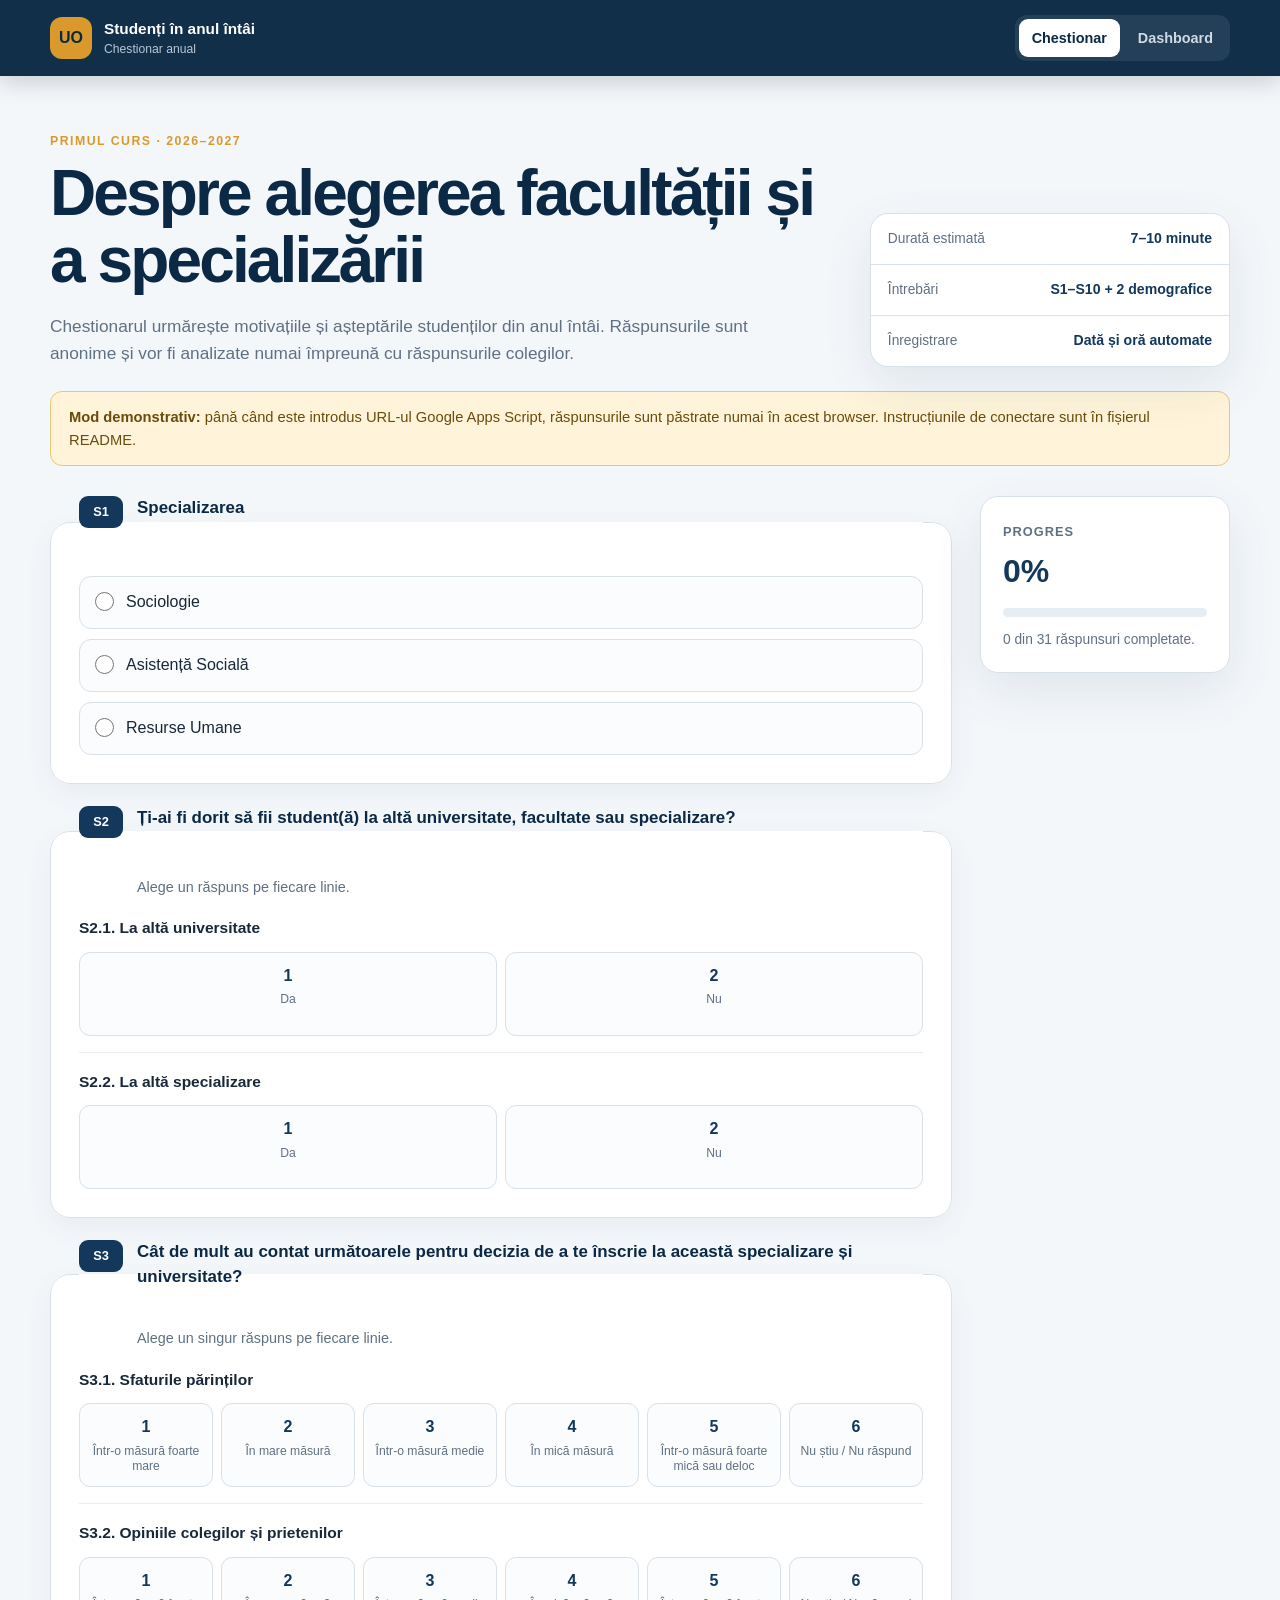
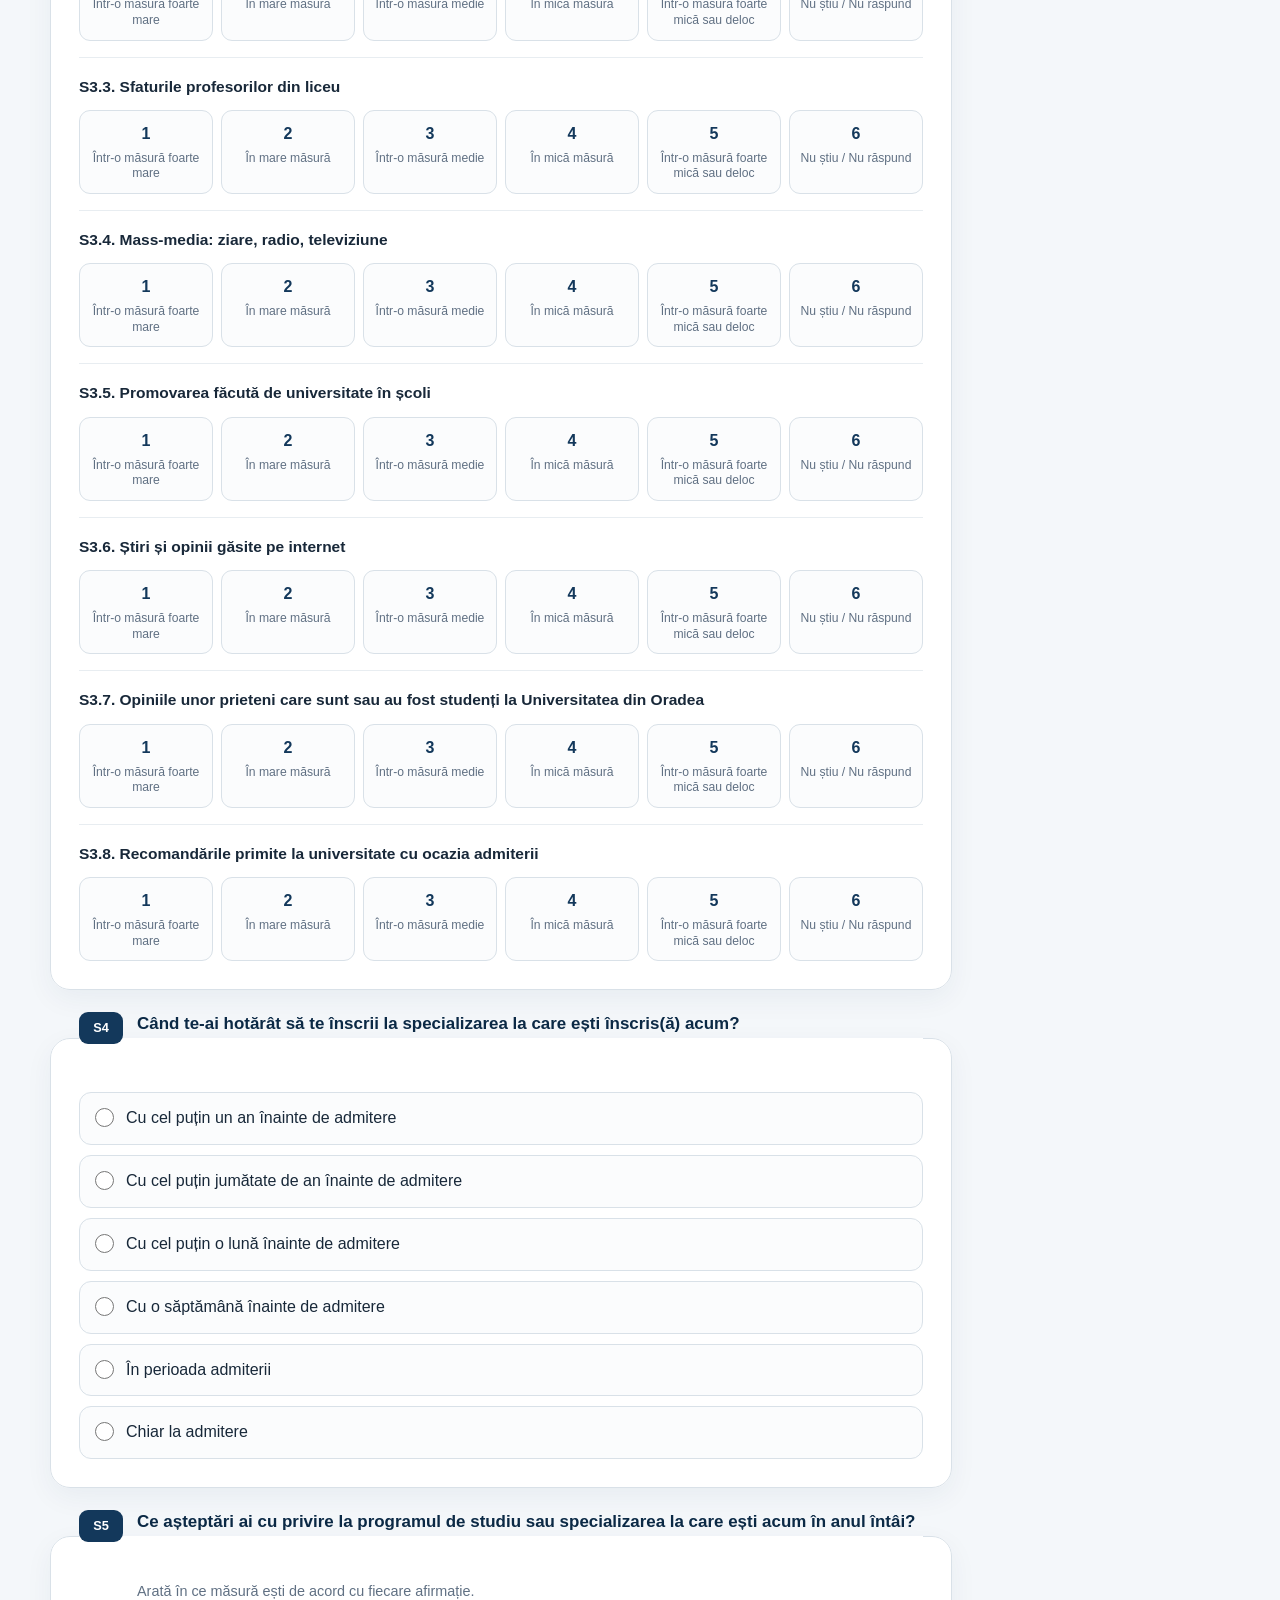
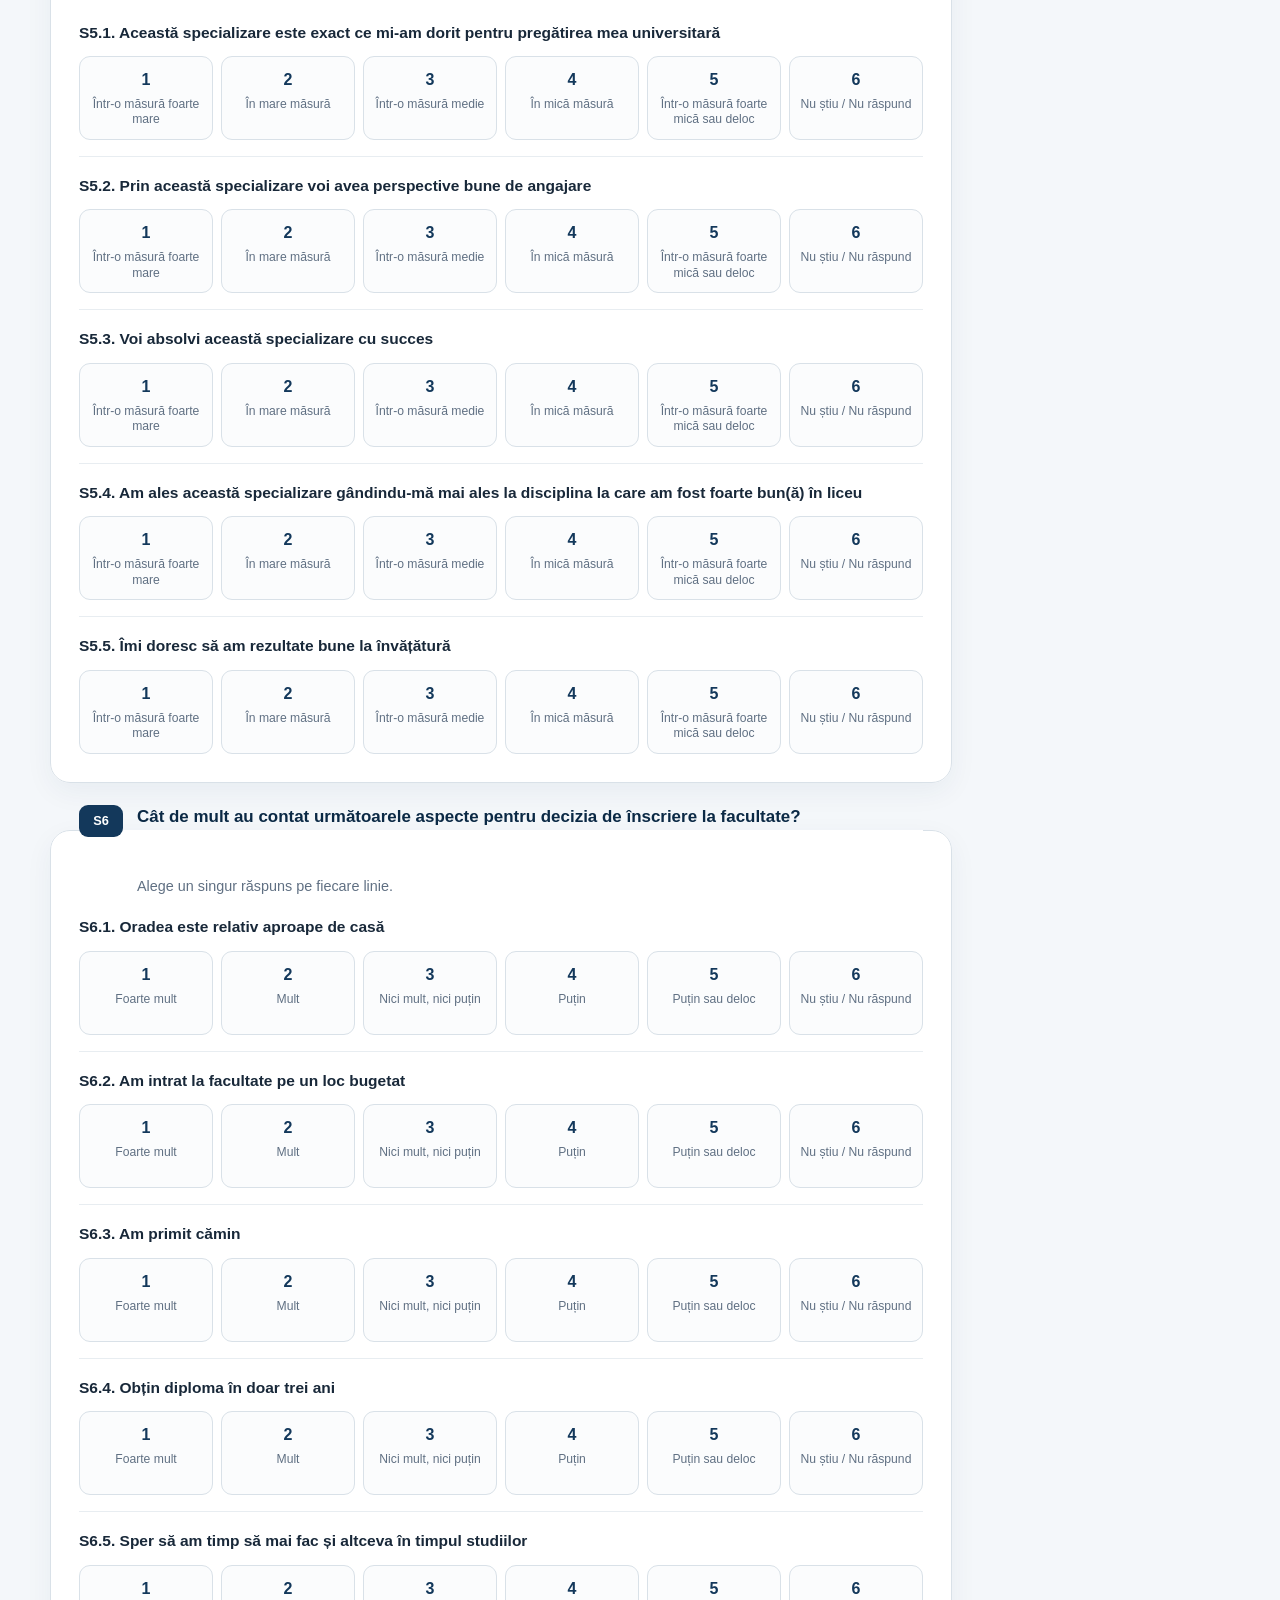
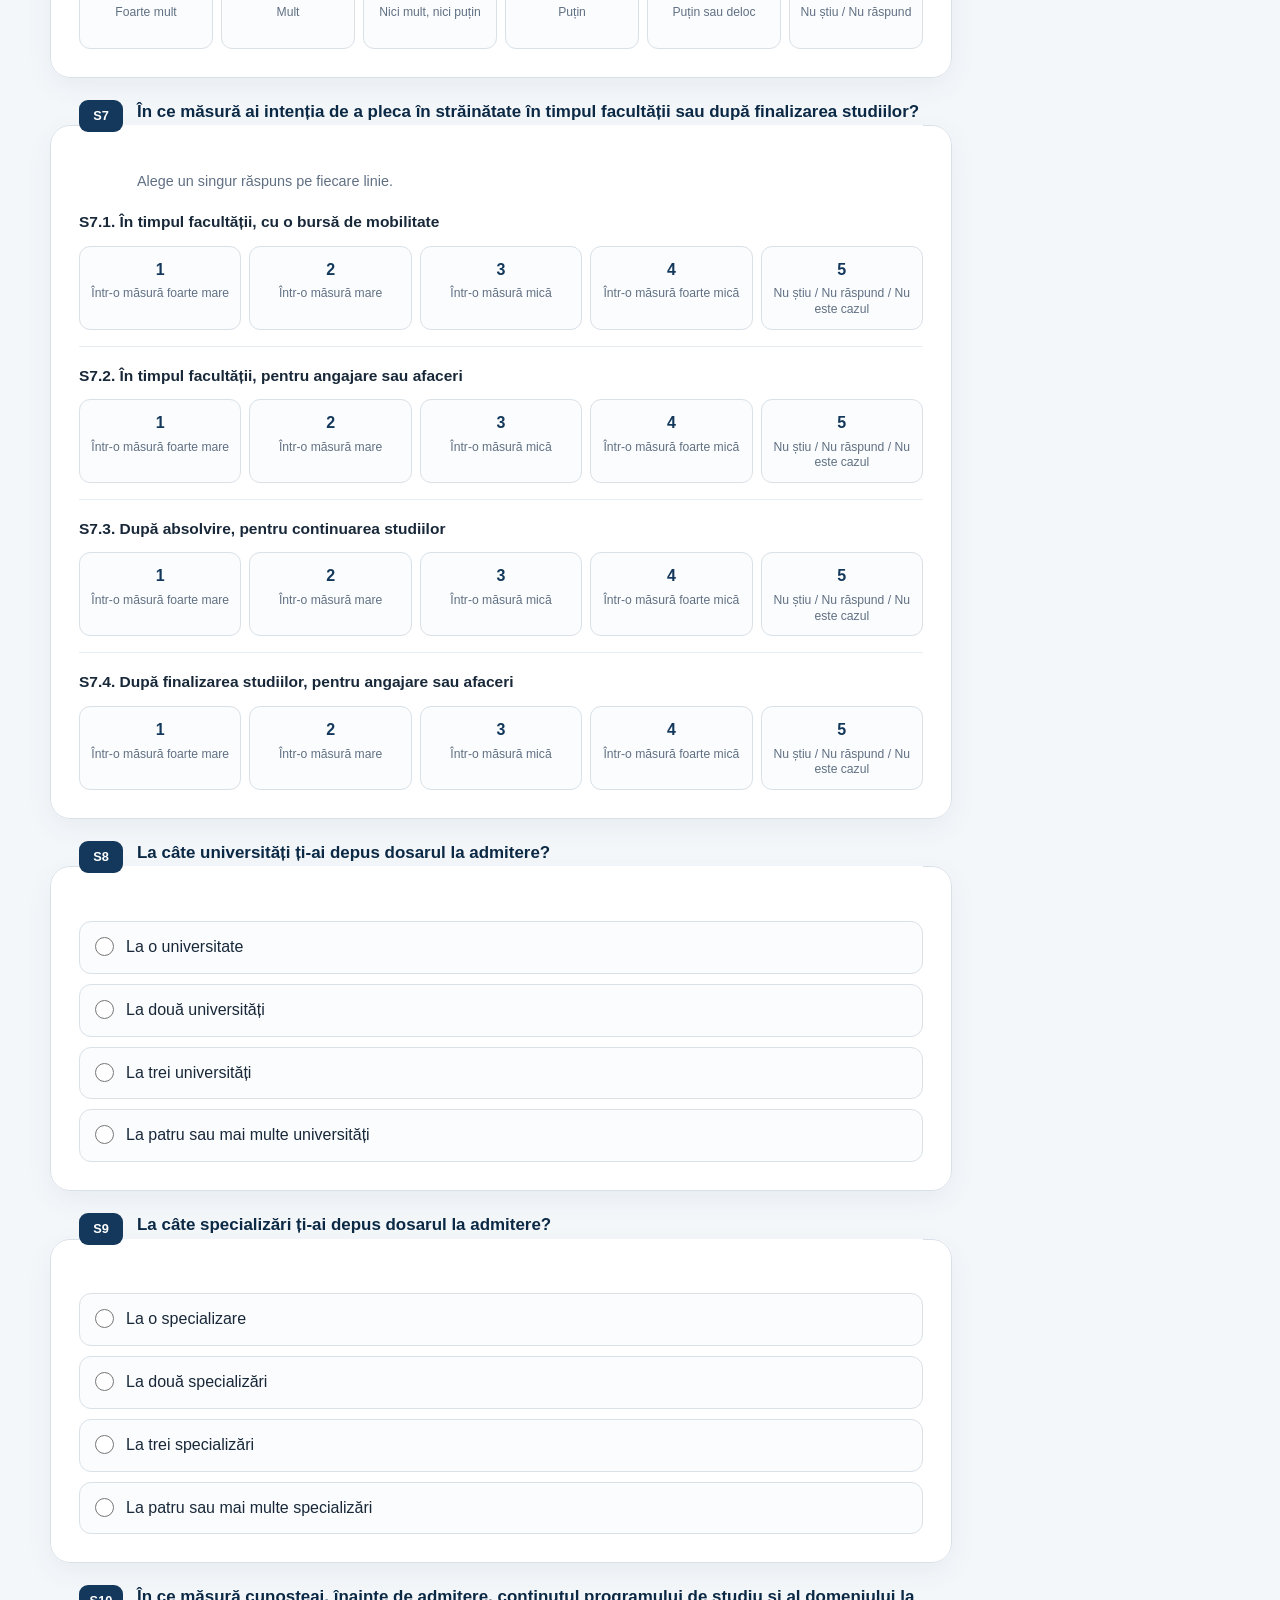
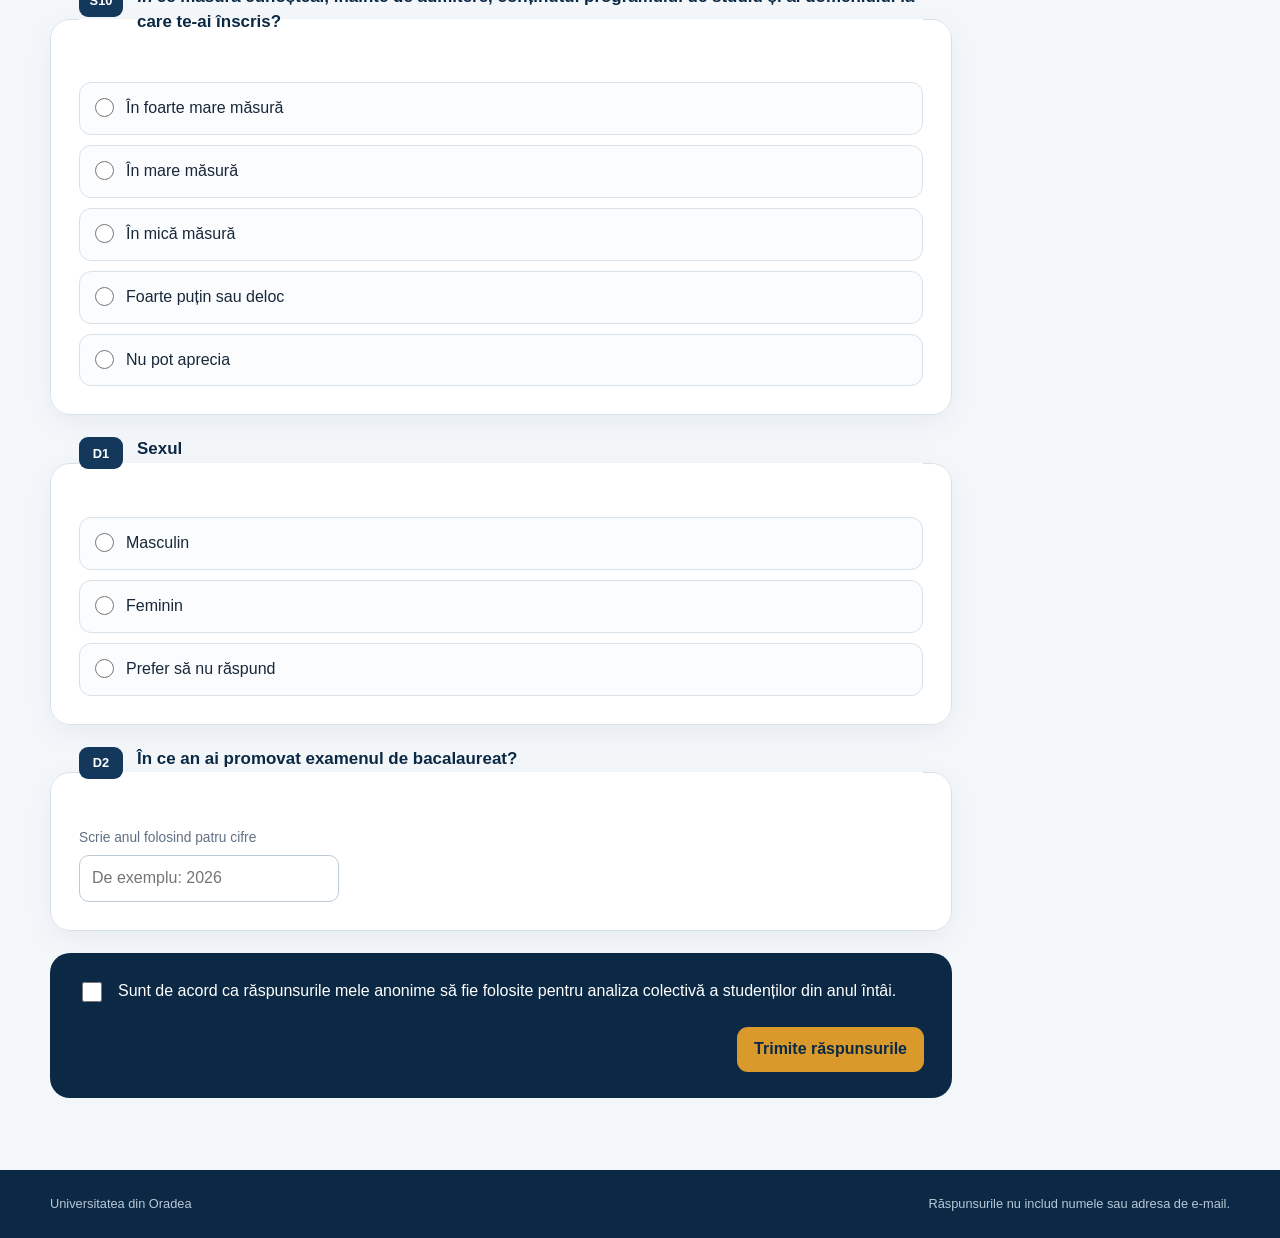
==== chestionar-anul-1/index.html @ 5acfda28 "Publică chestionarul online pentru anul I" ====
<!doctype html>
<html lang="ro">
<head>
  <meta charset="utf-8">
  <meta name="viewport" content="width=device-width, initial-scale=1">
  <meta name="description" content="Chestionar anual pentru studenții din anul întâi și dashboard cu distribuția răspunsurilor.">
  <title>Chestionar pentru studenții din anul întâi</title>
  <link rel="icon" type="image/svg+xml" href="data:image/svg+xml,%3Csvg xmlns='http://www.w3.org/2000/svg' viewBox='0 0 64 64'%3E%3Crect width='64' height='64' rx='14' fill='%2313385b'/%3E%3Cpath d='M17 18h30v7H17zm0 13h20v7H17zm0 13h25v7H17z' fill='%23fff'/%3E%3Ccircle cx='47' cy='35' r='8' fill='%23e6ad42'/%3E%3C/svg%3E">
  <link rel="stylesheet" href="styles.css">
</head>
<body>
  <header class="site-header">
    <a class="brand" href="#chestionar" aria-label="Pagina chestionarului">
      <span class="brand-mark" aria-hidden="true">UO</span>
      <span><strong>Studenți în anul întâi</strong><small>Chestionar anual</small></span>
    </a>
    <nav class="view-tabs" aria-label="Secțiunile aplicației">
      <a href="#chestionar" data-view-link="survey">Chestionar</a>
      <a href="#dashboard" data-view-link="dashboard">Dashboard</a>
    </nav>
  </header>

  <main>
    <section id="surveyView" class="view" aria-labelledby="surveyTitle">
      <div class="intro-grid">
        <div>
          <p class="eyebrow">Primul curs · <span data-cohort-label></span></p>
          <h1 id="surveyTitle">Despre alegerea facultății și a specializării</h1>
          <p class="lead">Chestionarul urmărește motivațiile și așteptările studenților din anul întâi. Răspunsurile sunt anonime și vor fi analizate numai împreună cu răspunsurile colegilor.</p>
        </div>
        <div class="intro-meta">
          <div><span>Durată estimată</span><strong>7–10 minute</strong></div>
          <div><span>Întrebări</span><strong>S1–S10 + 2 demografice</strong></div>
          <div><span>Înregistrare</span><strong>Dată și oră automate</strong></div>
        </div>
      </div>

      <div id="storageNotice" class="notice" hidden></div>

      <div id="surveyPanel" class="survey-layout">
        <form id="surveyForm" class="survey-form" novalidate>
          <div id="questions"></div>
          <div class="submit-panel">
            <label class="consent">
              <input type="checkbox" name="consent" required>
              <span>Sunt de acord ca răspunsurile mele anonime să fie folosite pentru analiza colectivă a studenților din anul întâi.</span>
            </label>
            <div class="submit-row">
              <p id="formStatus" class="form-status" role="alert"></p>
              <button class="button primary" type="submit" id="submitButton">Trimite răspunsurile</button>
            </div>
          </div>
          <label class="honeypot" aria-hidden="true">Nu completa acest câmp<input name="website" tabindex="-1" autocomplete="off"></label>
        </form>

        <aside class="progress-card" aria-label="Progresul completării">
          <span>Progres</span>
          <strong id="progressLabel">0%</strong>
          <div class="progress-track" aria-hidden="true"><div id="progressBar"></div></div>
          <p id="progressDetail">Începe cu prima întrebare.</p>
        </aside>
      </div>

      <section id="successPanel" class="success-panel" hidden aria-live="polite">
        <span class="success-icon" aria-hidden="true">✓</span>
        <p class="eyebrow">Răspuns înregistrat</p>
        <h2>Mulțumim pentru participare</h2>
        <p id="successTimestamp"></p>
        <button type="button" class="button secondary" id="newResponseButton">Completează un răspuns nou</button>
      </section>
    </section>

    <section id="dashboardView" class="view dashboard-view" hidden aria-labelledby="dashboardTitle">
      <div class="dashboard-head">
        <div>
          <p class="eyebrow">Rezultate agregate</p>
          <h1 id="dashboardTitle">Distribuția răspunsurilor</h1>
          <p class="lead">Selectează anul și indicatorul pe care vrei să îl analizezi. Dashboardul afișează numai totaluri, nu răspunsuri individuale.</p>
        </div>
        <button type="button" class="button secondary" id="refreshDashboard">Actualizează datele</button>
      </div>

      <div id="dashboardLogin" class="dashboard-login">
        <div>
          <h2>Acces la dashboard</h2>
          <p>Introdu cheia stabilită în Google Apps Script. Cheia nu este salvată în browser.</p>
        </div>
        <form id="dashboardLoginForm">
          <label for="dashboardKey">Cheie de acces</label>
          <div class="inline-input">
            <input id="dashboardKey" type="password" autocomplete="current-password" placeholder="Cheia dashboardului">
            <button class="button primary" type="submit">Încarcă rezultatele</button>
          </div>
          <p class="form-status" id="dashboardLoginStatus" role="alert"></p>
        </form>
      </div>

      <div id="dashboardContent" hidden>
        <div class="stats-grid">
          <article class="stat-card"><span>Răspunsuri afișate</span><strong id="responseCount">0</strong><small id="responseScope">Toți anii</small></article>
          <article class="stat-card"><span>Cea mai recentă completare</span><strong id="latestResponse">—</strong><small>data serverului</small></article>
          <article class="stat-card"><span>Cohorte înregistrate</span><strong id="cohortCount">0</strong><small>ani universitari</small></article>
        </div>

        <div class="dashboard-controls">
          <label>An universitar
            <select id="cohortFilter"><option value="">Toți anii</option></select>
          </label>
          <label>Întrebare sau afirmație
            <select id="variableFilter"></select>
          </label>
        </div>

        <article class="chart-card">
          <div class="chart-heading">
            <div>
              <p class="eyebrow" id="chartCode">S1</p>
              <h2 id="chartTitle">Specializarea</h2>
            </div>
            <span id="chartN">N = 0</span>
          </div>
          <div id="barChart" class="bar-chart" role="img" aria-label="Distribuția răspunsurilor"></div>
          <p id="chartEmpty" class="empty-state" hidden>Nu există răspunsuri pentru selecția curentă.</p>
        </article>

        <article class="cohort-card">
          <h2>Răspunsuri pe ani universitari</h2>
          <div id="cohortTable"></div>
        </article>
      </div>
    </section>
  </main>

  <footer>
    <span>Universitatea din Oradea</span>
    <span>Răspunsurile nu includ numele sau adresa de e-mail.</span>
  </footer>

  <script src="app.js"></script>
</body>
</html>
---- chestionar-anul-1/styles.css ----
:root {
  --ink: #182839;
  --muted: #607083;
  --navy: #13385b;
  --navy-dark: #0b2945;
  --gold: #d99a2b;
  --gold-soft: #fff4d9;
  --blue-soft: #eef5fb;
  --line: #d9e1e8;
  --paper: #ffffff;
  --background: #f4f7fa;
  --success: #17734d;
  --danger: #b33535;
  --shadow: 0 18px 50px rgba(19, 56, 91, 0.09);
  font-family: Inter, ui-sans-serif, -apple-system, BlinkMacSystemFont, "Segoe UI", sans-serif;
  color: var(--ink);
  background: var(--background);
  font-synthesis: none;
}

* { box-sizing: border-box; }
[hidden] { display: none !important; }
html { scroll-behavior: smooth; }
body { margin: 0; min-width: 320px; background: var(--background); line-height: 1.55; }
button, input, select { font: inherit; }
button, a, input, select { -webkit-tap-highlight-color: transparent; }

.site-header {
  position: sticky;
  top: 0;
  z-index: 20;
  display: flex;
  justify-content: space-between;
  align-items: center;
  min-height: 76px;
  padding: 12px max(22px, calc((100vw - 1180px) / 2));
  color: white;
  background: rgba(11, 41, 69, 0.97);
  backdrop-filter: blur(14px);
  box-shadow: 0 6px 22px rgba(7, 28, 48, 0.18);
}

.brand { display: flex; align-items: center; gap: 12px; color: white; text-decoration: none; }
.brand-mark { display: grid; place-items: center; width: 42px; height: 42px; border-radius: 12px; background: var(--gold); color: var(--navy-dark); font-weight: 900; }
.brand strong, .brand small { display: block; }
.brand strong { font-size: 0.96rem; }
.brand small { color: #b9c8d7; font-size: 0.76rem; }

.view-tabs { display: flex; gap: 5px; padding: 4px; border-radius: 12px; background: rgba(255,255,255,0.08); }
.view-tabs a { padding: 8px 13px; border-radius: 9px; color: #cfdae4; text-decoration: none; font-size: 0.9rem; font-weight: 700; }
.view-tabs a.active { color: var(--navy-dark); background: white; }

main { width: min(1180px, calc(100% - 36px)); margin: 0 auto; padding: 56px 0 72px; }
.view[hidden] { display: none; }
.intro-grid, .dashboard-head { display: grid; grid-template-columns: minmax(0, 1.5fr) minmax(280px, 0.7fr); gap: 48px; align-items: end; margin-bottom: 36px; }
.eyebrow { margin: 0 0 9px; color: var(--gold); font-size: 0.77rem; font-weight: 850; letter-spacing: 0.12em; text-transform: uppercase; }
h1, h2, h3, p { overflow-wrap: break-word; }
h1 { max-width: 780px; margin: 0; color: var(--navy-dark); font-size: clamp(2rem, 5vw, 4rem); line-height: 1.04; letter-spacing: -0.045em; }
h2 { color: var(--navy-dark); }
.lead { max-width: 760px; margin: 20px 0 0; color: var(--muted); font-size: 1.08rem; }
.intro-meta { display: grid; gap: 1px; overflow: hidden; border: 1px solid var(--line); border-radius: 18px; background: var(--line); box-shadow: var(--shadow); }
.intro-meta div { display: flex; justify-content: space-between; gap: 15px; padding: 14px 17px; background: white; }
.intro-meta span { color: var(--muted); font-size: 0.86rem; }
.intro-meta strong { color: var(--navy); font-size: 0.88rem; text-align: right; }

.notice { margin: -12px 0 30px; padding: 14px 18px; border: 1px solid #e7c878; border-radius: 12px; color: #694b0b; background: var(--gold-soft); font-size: 0.92rem; }
.survey-layout { display: grid; grid-template-columns: minmax(0, 1fr) 250px; gap: 28px; align-items: start; }
.survey-form { min-width: 0; }
.progress-card { position: sticky; top: 102px; padding: 22px; border: 1px solid var(--line); border-radius: 18px; background: var(--paper); box-shadow: var(--shadow); }
.progress-card > span { color: var(--muted); font-size: 0.8rem; font-weight: 750; text-transform: uppercase; letter-spacing: 0.08em; }
.progress-card strong { display: block; margin: 3px 0 11px; color: var(--navy); font-size: 2rem; }
.progress-card p { margin: 12px 0 0; color: var(--muted); font-size: 0.86rem; }
.progress-track { height: 9px; overflow: hidden; border-radius: 999px; background: #e6edf3; }
.progress-track div { width: 0; height: 100%; border-radius: inherit; background: var(--gold); transition: width 200ms ease; }

.question-card { margin: 0 0 22px; padding: 28px; border: 1px solid var(--line); border-radius: 20px; background: var(--paper); box-shadow: 0 9px 28px rgba(19,56,91,0.055); }
.question-card.invalid { border-color: #db8b8b; box-shadow: 0 0 0 3px rgba(179,53,53,0.08); }
.question-card legend { width: 100%; padding: 0; }
.question-title { display: flex; gap: 14px; align-items: flex-start; margin-bottom: 20px; }
.question-code { flex: 0 0 auto; display: grid; place-items: center; min-width: 44px; height: 32px; padding: 0 9px; border-radius: 9px; color: white; background: var(--navy); font-size: 0.8rem; font-weight: 850; }
.question-title span:last-child { color: var(--navy-dark); font-size: 1.06rem; font-weight: 780; line-height: 1.45; }
.question-help { margin: -10px 0 19px 58px; color: var(--muted); font-size: 0.9rem; }

.options { display: grid; gap: 10px; }
.option { position: relative; display: flex; align-items: flex-start; gap: 12px; padding: 13px 15px; border: 1px solid var(--line); border-radius: 12px; cursor: pointer; background: #fbfcfd; transition: border 150ms, background 150ms, transform 150ms; }
.option:hover { border-color: #9cb5c9; transform: translateY(-1px); }
.option:has(input:checked) { border-color: var(--navy); background: var(--blue-soft); }
.option input { width: 19px; height: 19px; margin: 2px 0 0; accent-color: var(--navy); }
.option span { flex: 1; }

.subquestion { margin-top: 16px; padding-top: 18px; border-top: 1px solid #e8edf1; }
.subquestion:first-of-type { margin-top: 0; padding-top: 0; border-top: 0; }
.subquestion h3 { margin: 0 0 12px; color: var(--ink); font-size: 0.97rem; line-height: 1.45; }
.scale-options { display: grid; grid-template-columns: repeat(auto-fit, minmax(130px, 1fr)); gap: 8px; }
.scale-option { position: relative; min-height: 84px; padding: 11px 9px; border: 1px solid var(--line); border-radius: 11px; cursor: pointer; background: #fbfcfd; text-align: center; }
.scale-option:has(input:checked) { border-color: var(--navy); color: var(--navy-dark); background: var(--blue-soft); box-shadow: inset 0 0 0 1px var(--navy); }
.scale-option input { position: absolute; opacity: 0; pointer-events: none; }
.scale-option b { display: block; margin-bottom: 4px; color: var(--navy); font-size: 1rem; }
.scale-option span { display: block; color: var(--muted); font-size: 0.76rem; line-height: 1.28; }

.submit-panel { padding: 26px 28px; border-radius: 20px; color: white; background: var(--navy-dark); }
.consent { display: flex; align-items: flex-start; gap: 13px; cursor: pointer; }
.consent input { flex: 0 0 auto; width: 20px; height: 20px; margin-top: 3px; accent-color: var(--gold); }
.submit-row { display: flex; justify-content: space-between; align-items: center; gap: 20px; margin-top: 22px; }
.form-status { min-height: 1.5em; margin: 0; color: var(--danger); font-size: 0.9rem; }
.submit-panel .form-status { color: #ffd3d3; }
.button { display: inline-flex; justify-content: center; align-items: center; min-height: 44px; padding: 10px 17px; border: 0; border-radius: 11px; cursor: pointer; font-weight: 800; text-decoration: none; }
.button:disabled { cursor: wait; opacity: 0.65; }
.button.primary { color: var(--navy-dark); background: var(--gold); }
.button.primary:hover:not(:disabled) { background: #ebb049; }
.button.secondary { border: 1px solid var(--line); color: var(--navy); background: white; }
.honeypot { position: absolute !important; left: -10000px !important; width: 1px; height: 1px; overflow: hidden; }

.success-panel { max-width: 720px; margin: 80px auto; padding: 55px; border: 1px solid var(--line); border-radius: 24px; background: white; text-align: center; box-shadow: var(--shadow); }
.success-icon { display: grid; place-items: center; width: 62px; height: 62px; margin: 0 auto 20px; border-radius: 50%; color: white; background: var(--success); font-size: 2rem; font-weight: 900; }
.success-panel h2 { margin: 0 0 8px; font-size: 2rem; }
.success-panel p:not(.eyebrow) { color: var(--muted); }

.dashboard-head { align-items: center; }
.dashboard-head .button { justify-self: end; }
.dashboard-login { display: grid; grid-template-columns: 1fr 1fr; gap: 36px; align-items: center; padding: 28px; border: 1px solid var(--line); border-radius: 20px; background: white; box-shadow: var(--shadow); }
.dashboard-login h2 { margin: 0 0 7px; }
.dashboard-login p { margin: 0; color: var(--muted); }
.dashboard-login label, .dashboard-controls label { display: grid; gap: 7px; color: var(--navy-dark); font-size: 0.84rem; font-weight: 800; }
.inline-input { display: flex; gap: 9px; }
input[type="password"], input[type="number"], select { min-height: 44px; border: 1px solid #bdcad5; border-radius: 10px; color: var(--ink); background: white; }
input[type="password"] { min-width: 0; flex: 1; padding: 9px 12px; }
input[type="number"] { width: min(100%, 260px); padding: 10px 12px; font-size: 1rem; }
.number-field { display: grid; gap: 7px; }
.number-field label { color: var(--muted); font-size: 0.86rem; }
select { width: 100%; padding: 8px 34px 8px 11px; }

.stats-grid { display: grid; grid-template-columns: repeat(3, 1fr); gap: 16px; margin: 28px 0 20px; }
.stat-card, .chart-card, .cohort-card { border: 1px solid var(--line); border-radius: 18px; background: white; box-shadow: 0 8px 28px rgba(19,56,91,0.05); }
.stat-card { padding: 20px; }
.stat-card span, .stat-card small { display: block; color: var(--muted); }
.stat-card span { font-size: 0.82rem; font-weight: 750; }
.stat-card strong { display: block; margin: 6px 0 2px; color: var(--navy); font-size: clamp(1.35rem, 3vw, 2.05rem); line-height: 1.1; }
.stat-card small { font-size: 0.76rem; }
.dashboard-controls { display: grid; grid-template-columns: minmax(180px, 0.4fr) minmax(260px, 1fr); gap: 16px; margin: 20px 0; padding: 18px; border: 1px solid var(--line); border-radius: 15px; background: #edf3f8; }
.chart-card { padding: 28px; }
.chart-heading { display: flex; justify-content: space-between; gap: 20px; align-items: flex-start; margin-bottom: 27px; }
.chart-heading h2 { max-width: 800px; margin: 0; font-size: 1.35rem; }
.chart-heading > span { flex: 0 0 auto; padding: 6px 10px; border-radius: 999px; color: var(--navy); background: var(--blue-soft); font-size: 0.8rem; font-weight: 800; }
.bar-chart { display: grid; gap: 14px; }
.bar-row { display: grid; grid-template-columns: minmax(150px, 0.7fr) minmax(180px, 1.3fr) 100px; gap: 14px; align-items: center; }
.bar-label { color: var(--ink); font-size: 0.88rem; }
.bar-track { height: 22px; overflow: hidden; border-radius: 6px; background: #e9eff4; }
.bar-fill { height: 100%; min-width: 0; border-radius: inherit; background: linear-gradient(90deg, var(--navy), #2f698f); transition: width 320ms ease; }
.bar-value { color: var(--navy); font-size: 0.82rem; font-weight: 800; text-align: right; }
.empty-state { padding: 30px; color: var(--muted); background: #f7f9fb; text-align: center; }
.cohort-card { margin-top: 20px; padding: 24px; }
.cohort-card h2 { margin: 0 0 16px; font-size: 1.1rem; }
.cohort-table { width: 100%; border-collapse: collapse; }
.cohort-table th, .cohort-table td { padding: 11px 10px; border-bottom: 1px solid var(--line); text-align: left; }
.cohort-table th { color: var(--muted); font-size: 0.75rem; text-transform: uppercase; letter-spacing: 0.06em; }
.cohort-table td:last-child, .cohort-table th:last-child { text-align: right; }

footer { display: flex; justify-content: space-between; gap: 20px; padding: 24px max(22px, calc((100vw - 1180px) / 2)); color: #b9c8d7; background: var(--navy-dark); font-size: 0.8rem; }

@media (max-width: 850px) {
  .intro-grid, .dashboard-head, .dashboard-login { grid-template-columns: 1fr; gap: 24px; }
  .survey-layout { grid-template-columns: 1fr; }
  .progress-card { position: static; grid-row: 1; }
  .dashboard-head .button { justify-self: start; }
  .stats-grid { grid-template-columns: 1fr; }
}

@media (max-width: 620px) {
  .site-header { align-items: flex-start; gap: 14px; min-height: auto; }
  .brand small { display: none; }
  .brand strong { max-width: 116px; line-height: 1.2; }
  .view-tabs { flex: 1; justify-content: flex-end; }
  .view-tabs a { padding: 8px 9px; font-size: 0.8rem; }
  main { width: min(100% - 24px, 1180px); padding-top: 36px; }
  h1 { font-size: 2.35rem; }
  .question-card { padding: 20px 16px; border-radius: 16px; }
  .question-title { gap: 10px; }
  .question-help { margin-left: 0; }
  .scale-options { grid-template-columns: repeat(2, 1fr); }
  .submit-row, .inline-input { align-items: stretch; flex-direction: column; }
  .submit-row .button { width: 100%; }
  .dashboard-controls { grid-template-columns: 1fr; }
  .bar-row { grid-template-columns: 1fr 72px; gap: 6px 10px; }
  .bar-track { grid-column: 1 / -1; grid-row: 2; }
  .bar-value { grid-column: 2; grid-row: 1; }
  .success-panel { padding: 38px 20px; }
  footer { flex-direction: column; }
}

@media (prefers-reduced-motion: reduce) {
  * { scroll-behavior: auto !important; transition: none !important; }
}
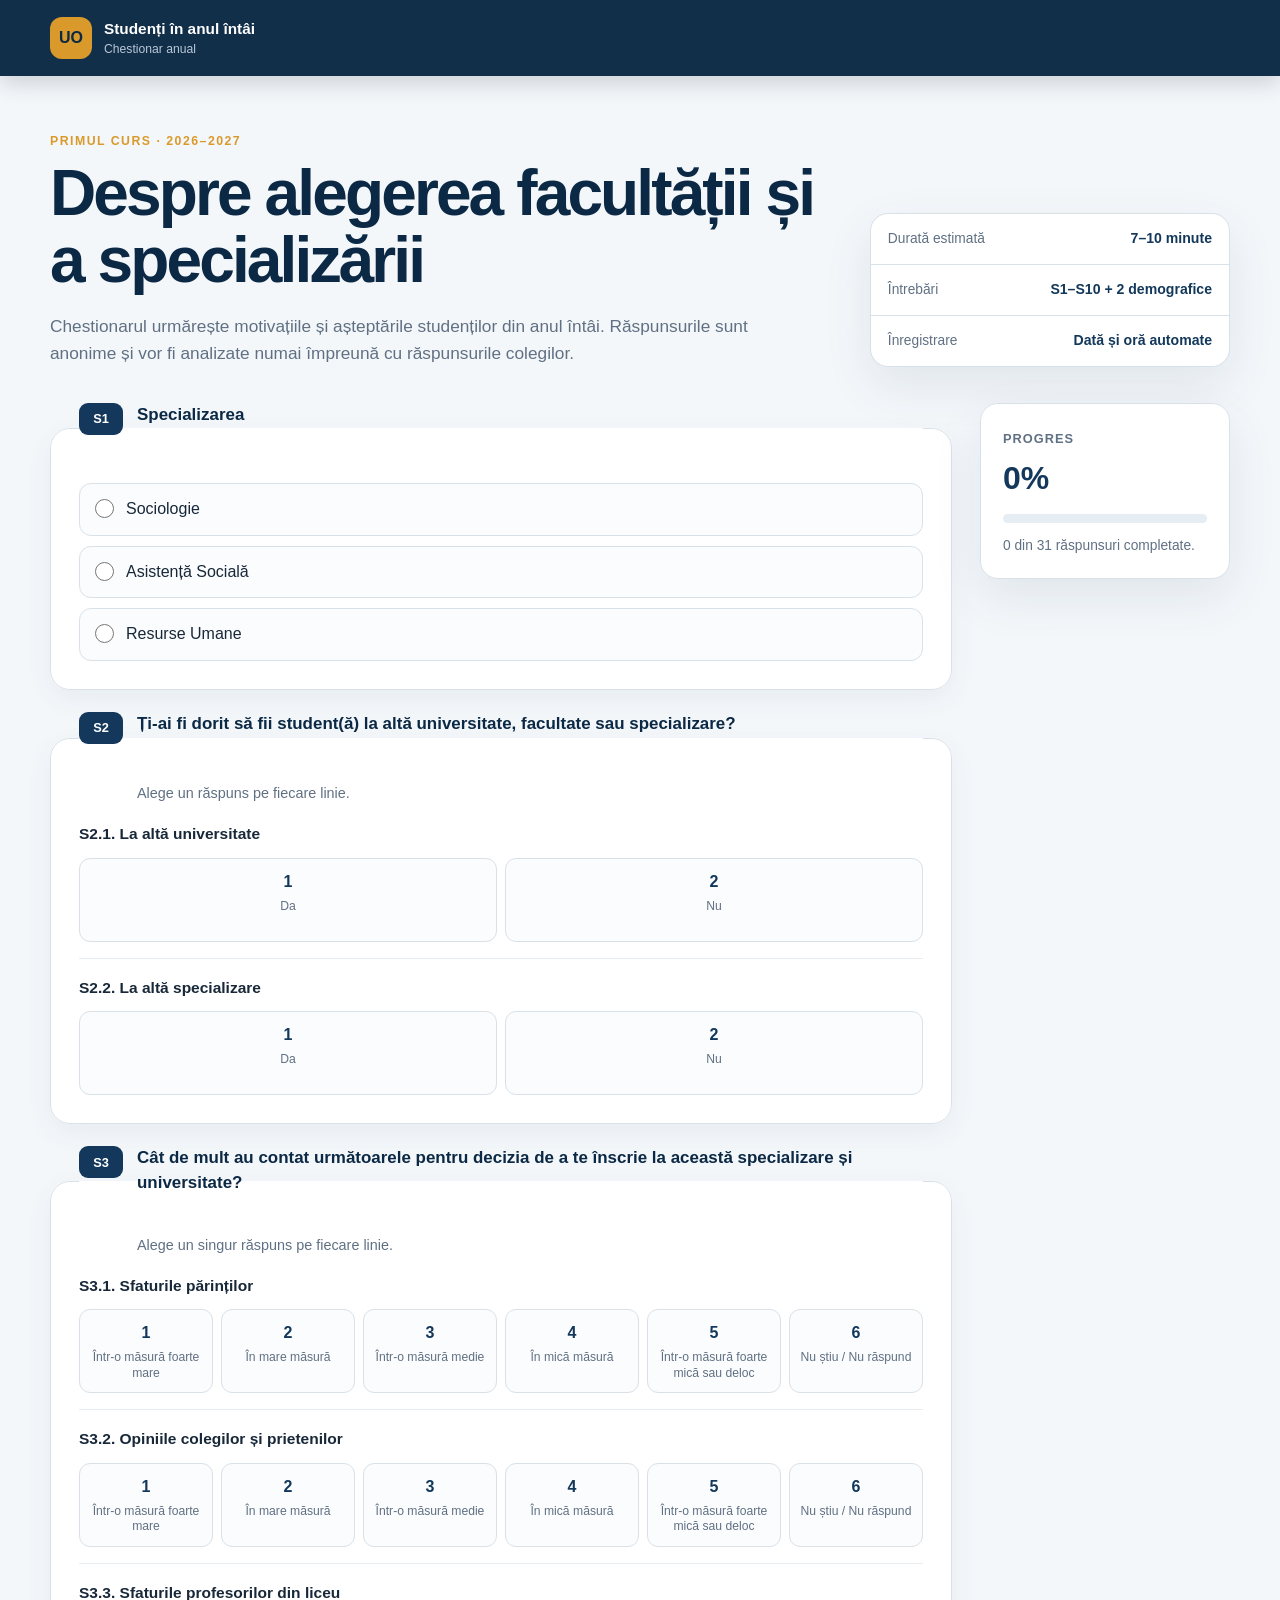
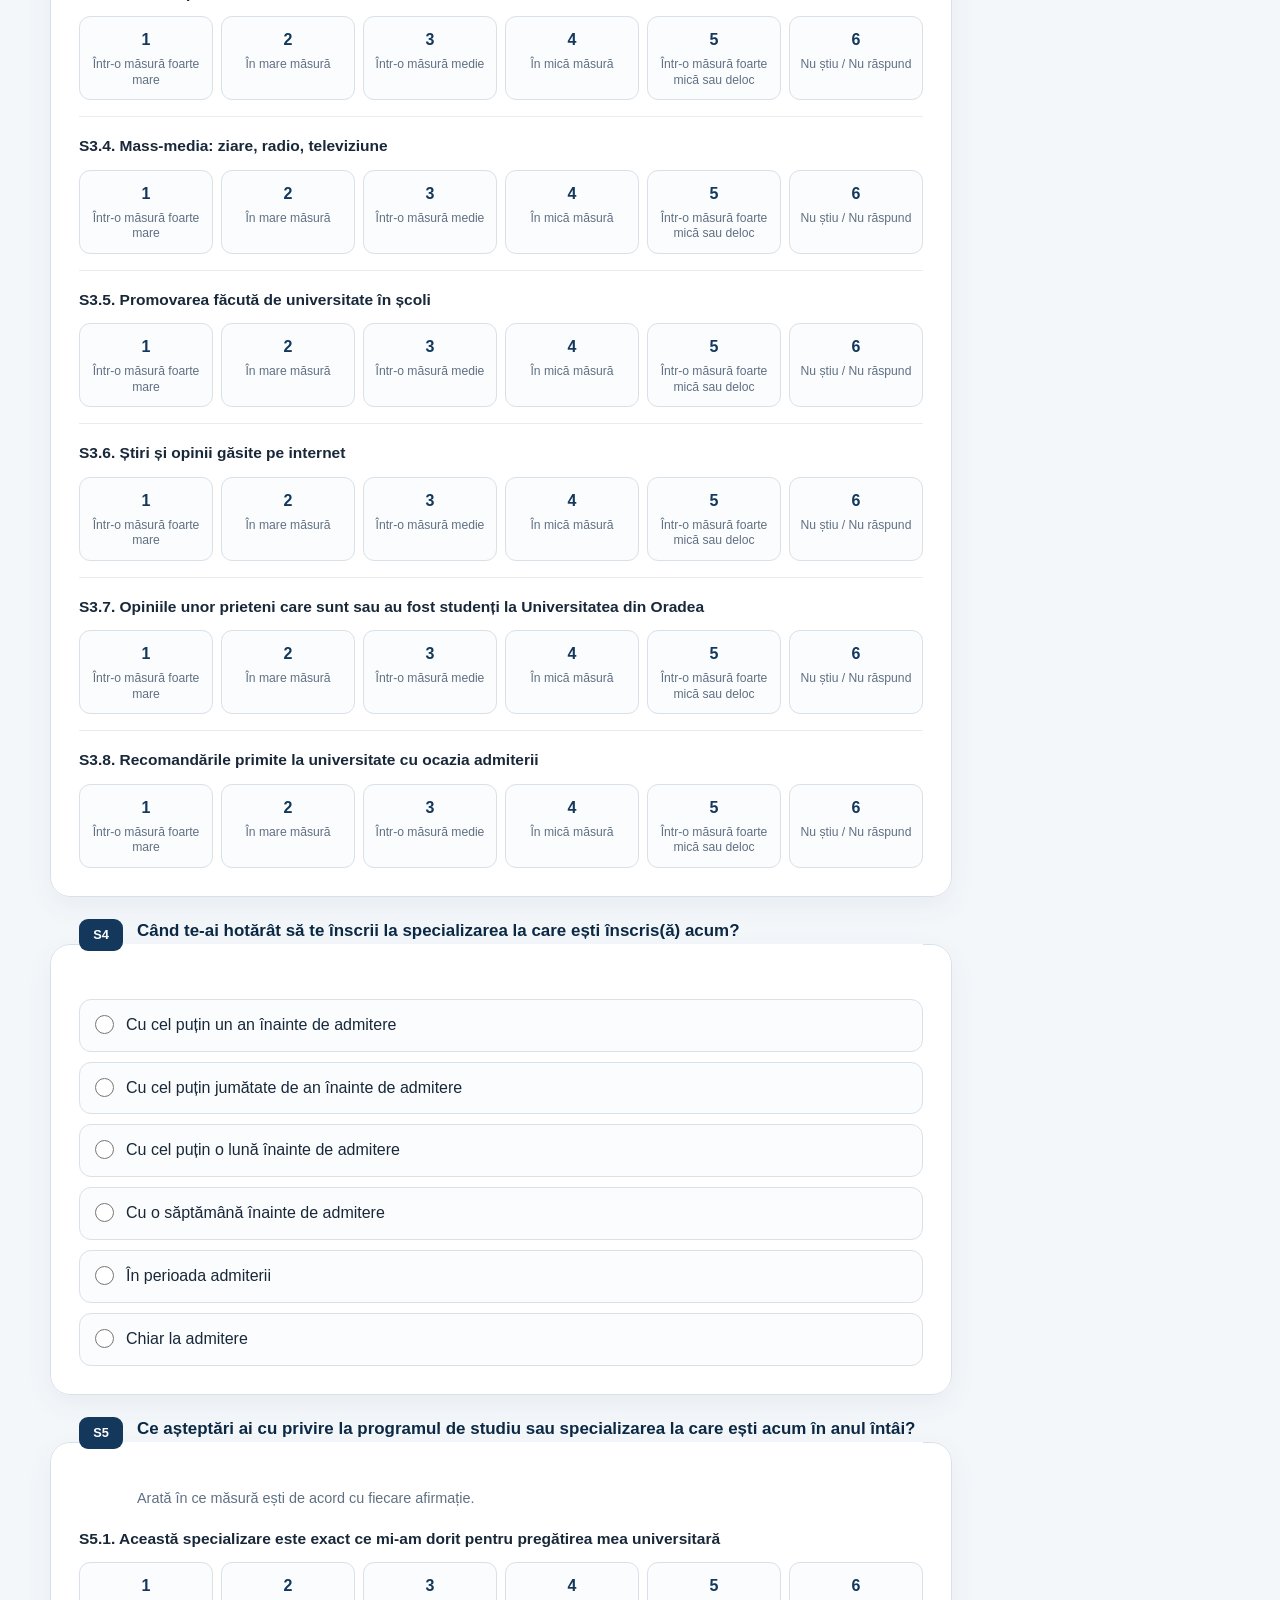
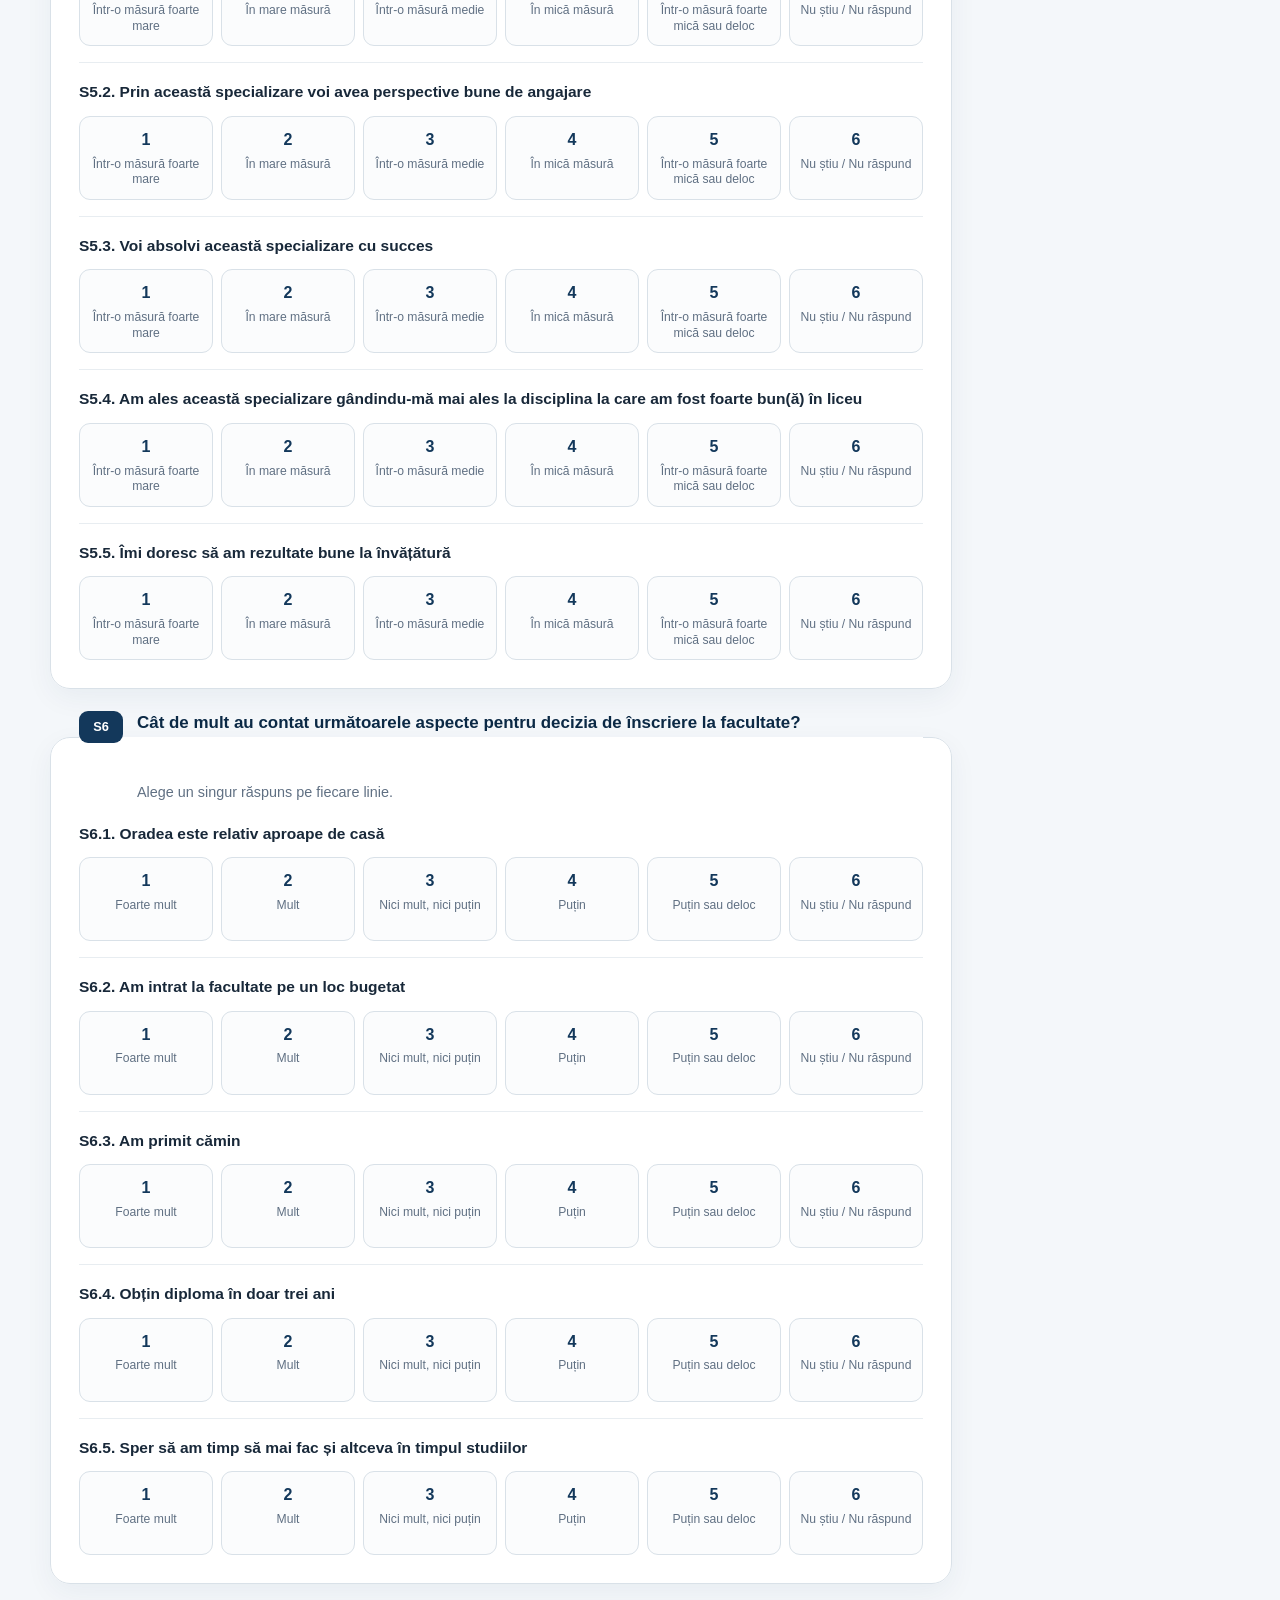
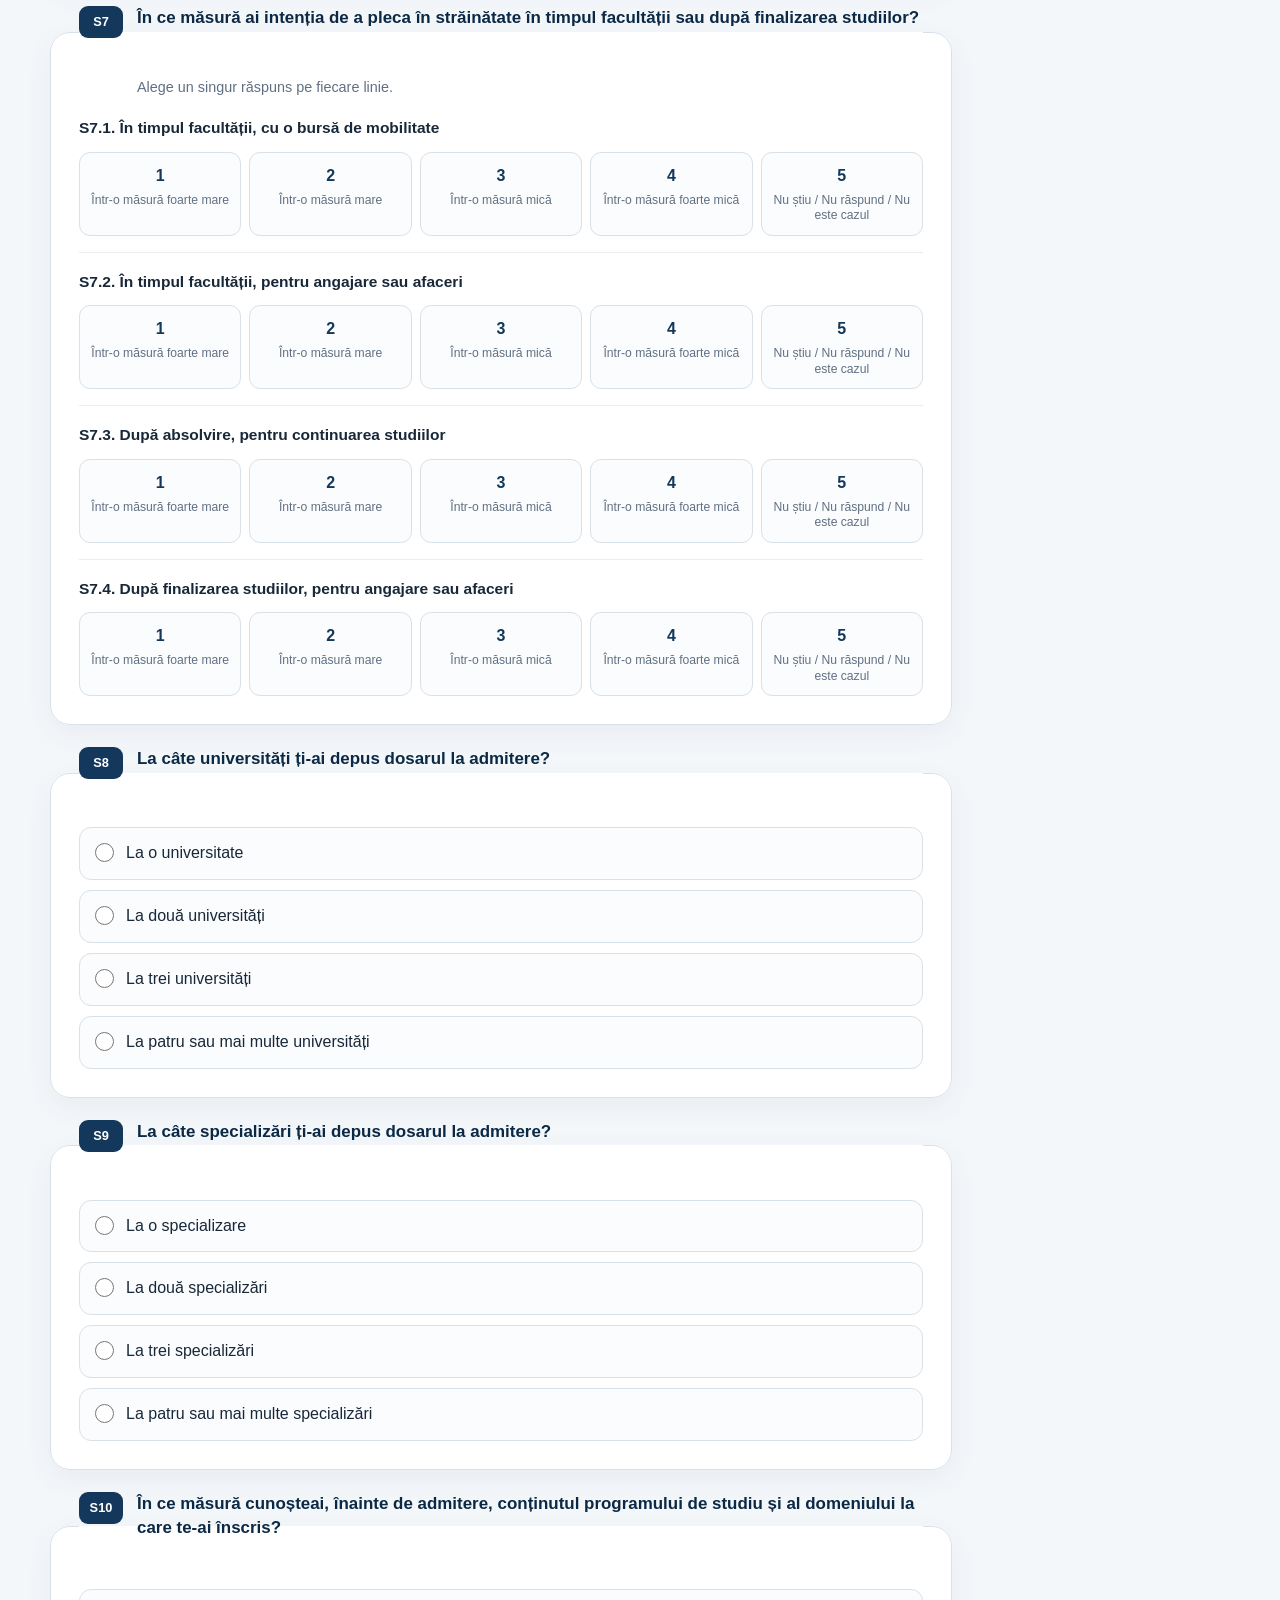
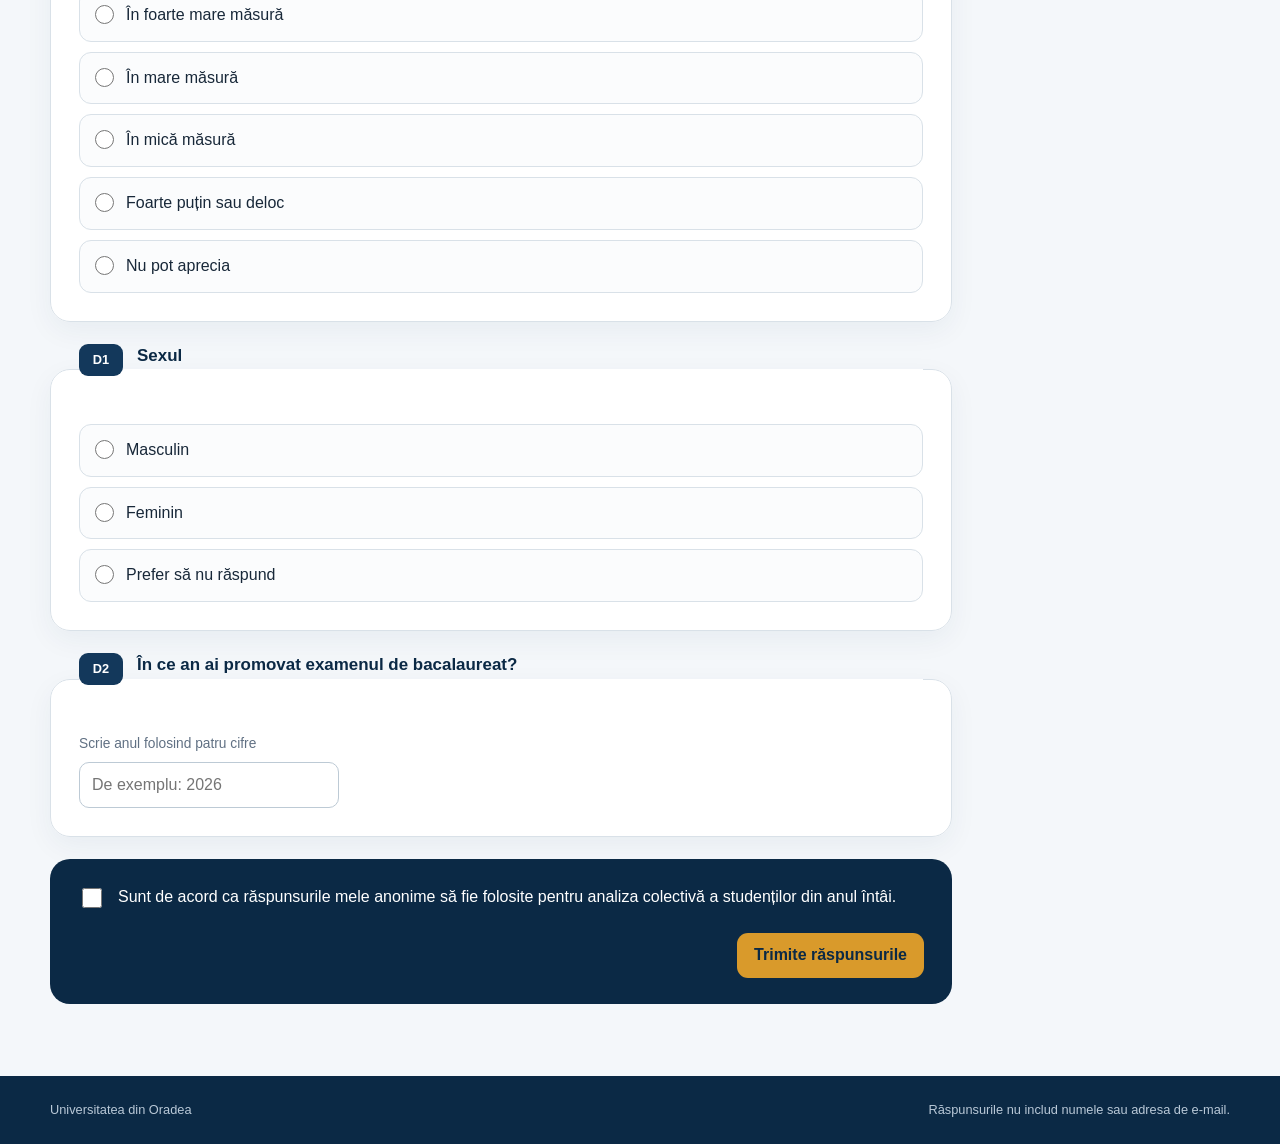
==== commit 5a710815: "Ascunde accesul public la dashboard" ====
--- a/chestionar-anul-1/index.html
+++ b/chestionar-anul-1/index.html
@@ -1,9 +1,11 @@
+
 <!doctype html>
 <html lang="ro">
 <head>
   <meta charset="utf-8">
   <meta name="viewport" content="width=device-width, initial-scale=1">
-  <meta name="description" content="Chestionar anual pentru studenții din anul întâi și dashboard cu distribuția răspunsurilor.">
+  <meta name="description" content="Chestionar anual pentru studenții din anul întâi.">
+  <meta name="robots" content="noindex, nofollow">
   <title>Chestionar pentru studenții din anul întâi</title>
   <link rel="icon" type="image/svg+xml" href="data:image/svg+xml,%3Csvg xmlns='http://www.w3.org/2000/svg' viewBox='0 0 64 64'%3E%3Crect width='64' height='64' rx='14' fill='%2313385b'/%3E%3Cpath d='M17 18h30v7H17zm0 13h20v7H17zm0 13h25v7H17z' fill='%23fff'/%3E%3Ccircle cx='47' cy='35' r='8' fill='%23e6ad42'/%3E%3C/svg%3E">
   <link rel="stylesheet" href="styles.css">
@@ -14,10 +16,6 @@
       <span class="brand-mark" aria-hidden="true">UO</span>
       <span><strong>Studenți în anul întâi</strong><small>Chestionar anual</small></span>
     </a>
-    <nav class="view-tabs" aria-label="Secțiunile aplicației">
-      <a href="#chestionar" data-view-link="survey">Chestionar</a>
-      <a href="#dashboard" data-view-link="dashboard">Dashboard</a>
-    </nav>
   </header>
 
   <main>
